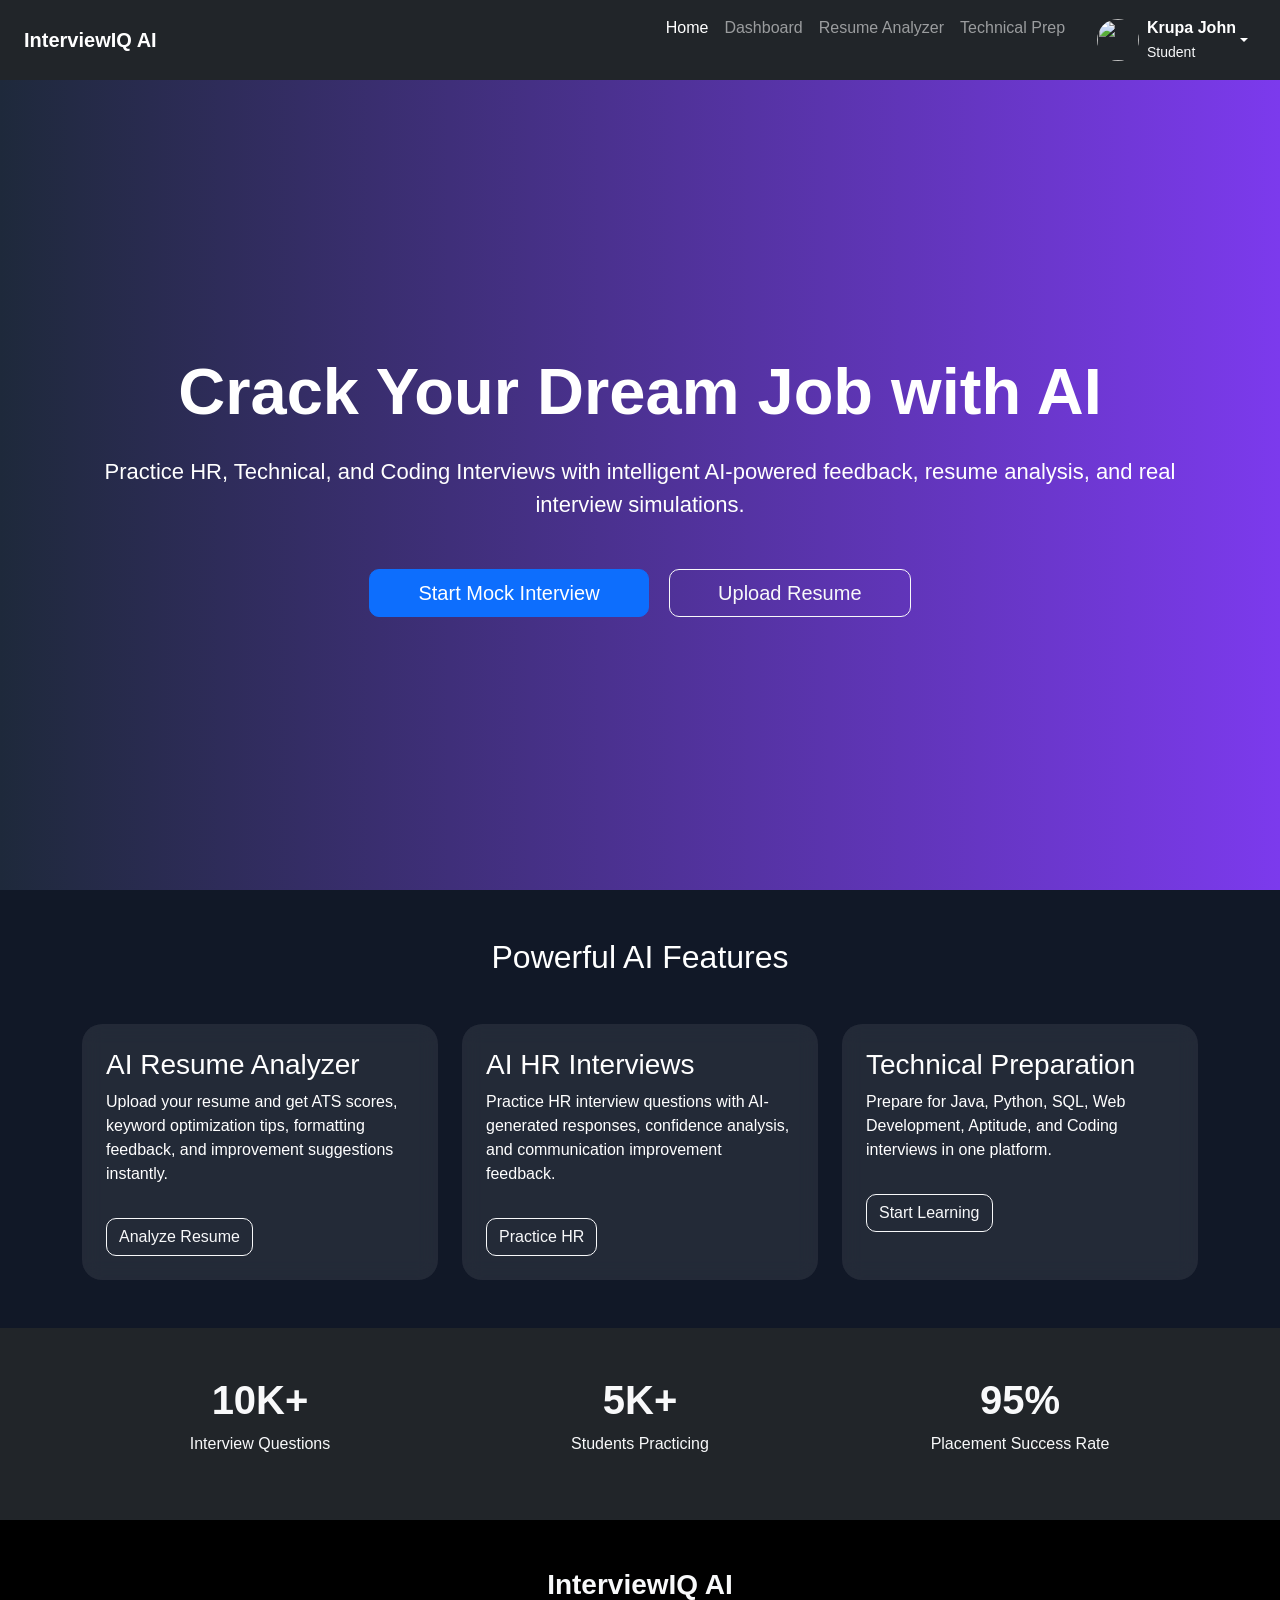
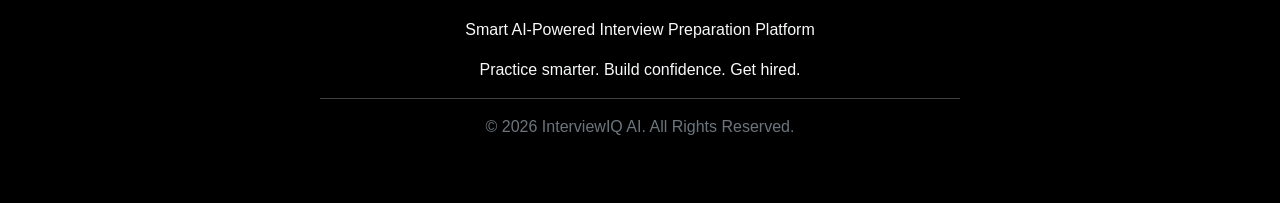
==== frontend/index.html @ 2801d26c "Initial commit" ====
<!DOCTYPE html>
<html lang="en">

<head>

  <meta charset="UTF-8">

  <meta name="viewport"
        content="width=device-width, initial-scale=1.0">

  <title>InterviewIQ AI</title>

  <link
    href="https://cdn.jsdelivr.net/npm/bootstrap@5.3.3/dist/css/bootstrap.min.css"
    rel="stylesheet">

  <link rel="stylesheet" href="style.css">

</head>

<body>

<!-- NAVBAR -->

<nav class="navbar navbar-expand-lg navbar-dark bg-dark px-4">

  <a class="navbar-brand fw-bold"
     href="index.html">

     InterviewIQ AI

  </a>

  <div class="collapse navbar-collapse">

    <ul class="navbar-nav ms-auto">

      <li class="nav-item">

        <a class="nav-link active"
           href="index.html">

           Home

        </a>

      </li>

      <li class="nav-item">

        <a class="nav-link"
           href="dashboard.html">

           Dashboard

        </a>

      </li>

      <li class="nav-item">

        <a class="nav-link"
           href="resume.html">

           Resume Analyzer

        </a>

      </li>

      <li class="nav-item">

        <a class="nav-link"
           href="technical.html">

           Technical Prep

        </a>

      </li>

      <!-- USER PROFILE -->

      <li class="nav-item dropdown ms-3">

        <a class="nav-link dropdown-toggle d-flex align-items-center text-white"
           href="#"
           role="button"
           data-bs-toggle="dropdown">

           <img
             src="https://i.imgur.com/6VBx3io.png"
             width="42"
             height="42"
             class="rounded-circle me-2"
           >

           <div class="text-start">

             <div class="fw-bold">
               Krupa John
             </div>

             <small class="text-light">
               Student
             </small>

           </div>

        </a>

        <ul class="dropdown-menu dropdown-menu-end">

          <li>

            <a class="dropdown-item"
               href="dashboard.html">

               Dashboard

            </a>

          </li>

          <li>

            <a class="dropdown-item"
               href="resume.html">

               Resume

            </a>

          </li>

          <li>

            <a class="dropdown-item"
               href="technical.html">

               Technical Prep

            </a>

          </li>

          <li>
            <hr class="dropdown-divider">
          </li>

          <li>

            <a class="dropdown-item text-danger"
               href="login.html">

               Logout

            </a>

          </li>

        </ul>

      </li>

    </ul>

  </div>

</nav>

<!-- HERO SECTION -->

<section class="hero">

  <div class="container text-center">

    <h1 class="display-2 fw-bold">

      Crack Your Dream Job with AI

    </h1>

    <p class="lead mt-4">

      Practice HR, Technical, and Coding Interviews with
      intelligent AI-powered feedback, resume analysis,
      and real interview simulations.

    </p>

    <div class="mt-5">

      <a
      href="dashboard.html"
      class="btn btn-primary btn-lg px-5 me-3">

      Start Mock Interview

      </a>

      <a
      href="resume.html"
      class="btn btn-outline-light btn-lg px-5">

      Upload Resume

      </a>

    </div>

  </div>

</section>

<!-- FEATURES -->

<section class="features py-5">

  <div class="container">

    <h2 class="text-center mb-5">

      Powerful AI Features

    </h2>

    <div class="row g-4">

      <div class="col-md-4">

        <div class="feature-card p-4 h-100">

          <h3>AI Resume Analyzer</h3>

          <p>
            Upload your resume and get ATS scores,
            keyword optimization tips, formatting feedback,
            and improvement suggestions instantly.
          </p>

          <a
          href="resume.html"
          class="btn btn-outline-light mt-3">

          Analyze Resume

          </a>

        </div>

      </div>

      <div class="col-md-4">

        <div class="feature-card p-4 h-100">

          <h3>AI HR Interviews</h3>

          <p>
            Practice HR interview questions with
            AI-generated responses, confidence analysis,
            and communication improvement feedback.
          </p>

          <a
          href="dashboard.html"
          class="btn btn-outline-light mt-3">

          Practice HR

          </a>

        </div>

      </div>

      <div class="col-md-4">

        <div class="feature-card p-4 h-100">

          <h3>Technical Preparation</h3>

          <p>
            Prepare for Java, Python, SQL,
            Web Development, Aptitude,
            and Coding interviews in one platform.
          </p>

          <a
          href="technical.html"
          class="btn btn-outline-light mt-3">

          Start Learning

          </a>

        </div>

      </div>

    </div>

  </div>

</section>

<!-- STATS SECTION -->

<section class="py-5 bg-dark text-light">

  <div class="container text-center">

    <div class="row">

      <div class="col-md-4">

        <h1 class="fw-bold">10K+</h1>

        <p>Interview Questions</p>

      </div>

      <div class="col-md-4">

        <h1 class="fw-bold">5K+</h1>

        <p>Students Practicing</p>

      </div>

      <div class="col-md-4">

        <h1 class="fw-bold">95%</h1>

        <p>Placement Success Rate</p>

      </div>

    </div>

  </div>

</section>

<!-- FOOTER -->

<footer class="bg-black text-center text-light py-5">

  <h3 class="fw-bold">InterviewIQ AI</h3>

  <p class="mt-3">
    Smart AI-Powered Interview Preparation Platform
  </p>

  <p>
    Practice smarter. Build confidence. Get hired.
  </p>

  <hr class="bg-light w-50 mx-auto">

  <p class="mt-3 text-secondary">
    © 2026 InterviewIQ AI. All Rights Reserved.
  </p>

</footer>

<!-- BOOTSTRAP JS -->

<script src="https://cdn.jsdelivr.net/npm/bootstrap@5.3.3/dist/js/bootstrap.bundle.min.js"></script>

</body>

</html>
---- frontend/style.css ----
body{
    margin:0;
    padding:0;
    font-family:Arial,sans-serif;
    background:#0f172a;
    color:white;
}

/* HERO SECTION */

.hero{
    height:90vh;
    display:flex;
    justify-content:center;
    align-items:center;
    text-align:center;
    background:linear-gradient(to right,#1e293b,#7c3aed);
}

.hero h1{
    font-size:65px;
    font-weight:bold;
}

.hero p{
    font-size:22px;
}

/* FEATURES */

.features{
    background:#111827;
}

.feature-card{
    background:rgba(255,255,255,0.08);
    border-radius:20px;
    transition:0.4s;
    height:100%;
    backdrop-filter:blur(10px);
}

.feature-card:hover{
    transform:translateY(-10px);
    background:rgba(255,255,255,0.15);
}

/* LOGIN */

.login-container{
    height:100vh;
    display:flex;
    justify-content:center;
    align-items:center;
    background:linear-gradient(to right,#0f172a,#7c3aed);
}

.login-card{
    width:400px;
    background:rgba(255,255,255,0.1);
    padding:40px;
    border-radius:20px;
    backdrop-filter:blur(10px);
    box-shadow:0px 0px 20px rgba(0,0,0,0.4);
}

/* DASHBOARD */

.dashboard-container{
    display:flex;
    min-height:100vh;
    background:#0f172a;
    color:white;
}

.sidebar{
    width:260px;
    background:#111827;
    padding:30px;
}

.logo{
    margin-bottom:40px;
}

.sidebar ul{
    list-style:none;
    padding:0;
}

.sidebar ul li{
    padding:15px;
    margin-bottom:15px;
    background:rgba(255,255,255,0.08);
    border-radius:10px;
    transition:0.3s;
}

.sidebar ul li:hover{
    background:#7c3aed;
}

.sidebar ul li a{
    color:white;
    text-decoration:none;
    display:block;
}

.main-content{
    flex:1;
    padding:40px;
}

.dashboard-card{
    background:rgba(255,255,255,0.08);
    padding:30px;
    border-radius:20px;
    text-align:center;
    transition:0.4s;
    backdrop-filter:blur(10px);
}

.dashboard-card:hover{
    transform:translateY(-10px);
}

.chart-card{
    background:rgba(255,255,255,0.08);
    padding:30px;
    border-radius:20px;
    backdrop-filter:blur(10px);
}

/* RESUME ANALYZER */

.resume-container{
    min-height:100vh;
    display:flex;
    justify-content:center;
    align-items:center;
    background:linear-gradient(to right,#0f172a,#7c3aed);
}

.resume-card{
    width:700px;
    background:rgba(255,255,255,0.08);
    padding:40px;
    border-radius:20px;
    backdrop-filter:blur(10px);
}

#result{
    margin-top:30px;
    background:rgba(255,255,255,0.08);
    padding:20px;
    border-radius:15px;
}

/* BUTTONS */

.btn{
    border-radius:10px;
    transition:0.3s;
}

.btn:hover{
    transform:scale(1.05);
}
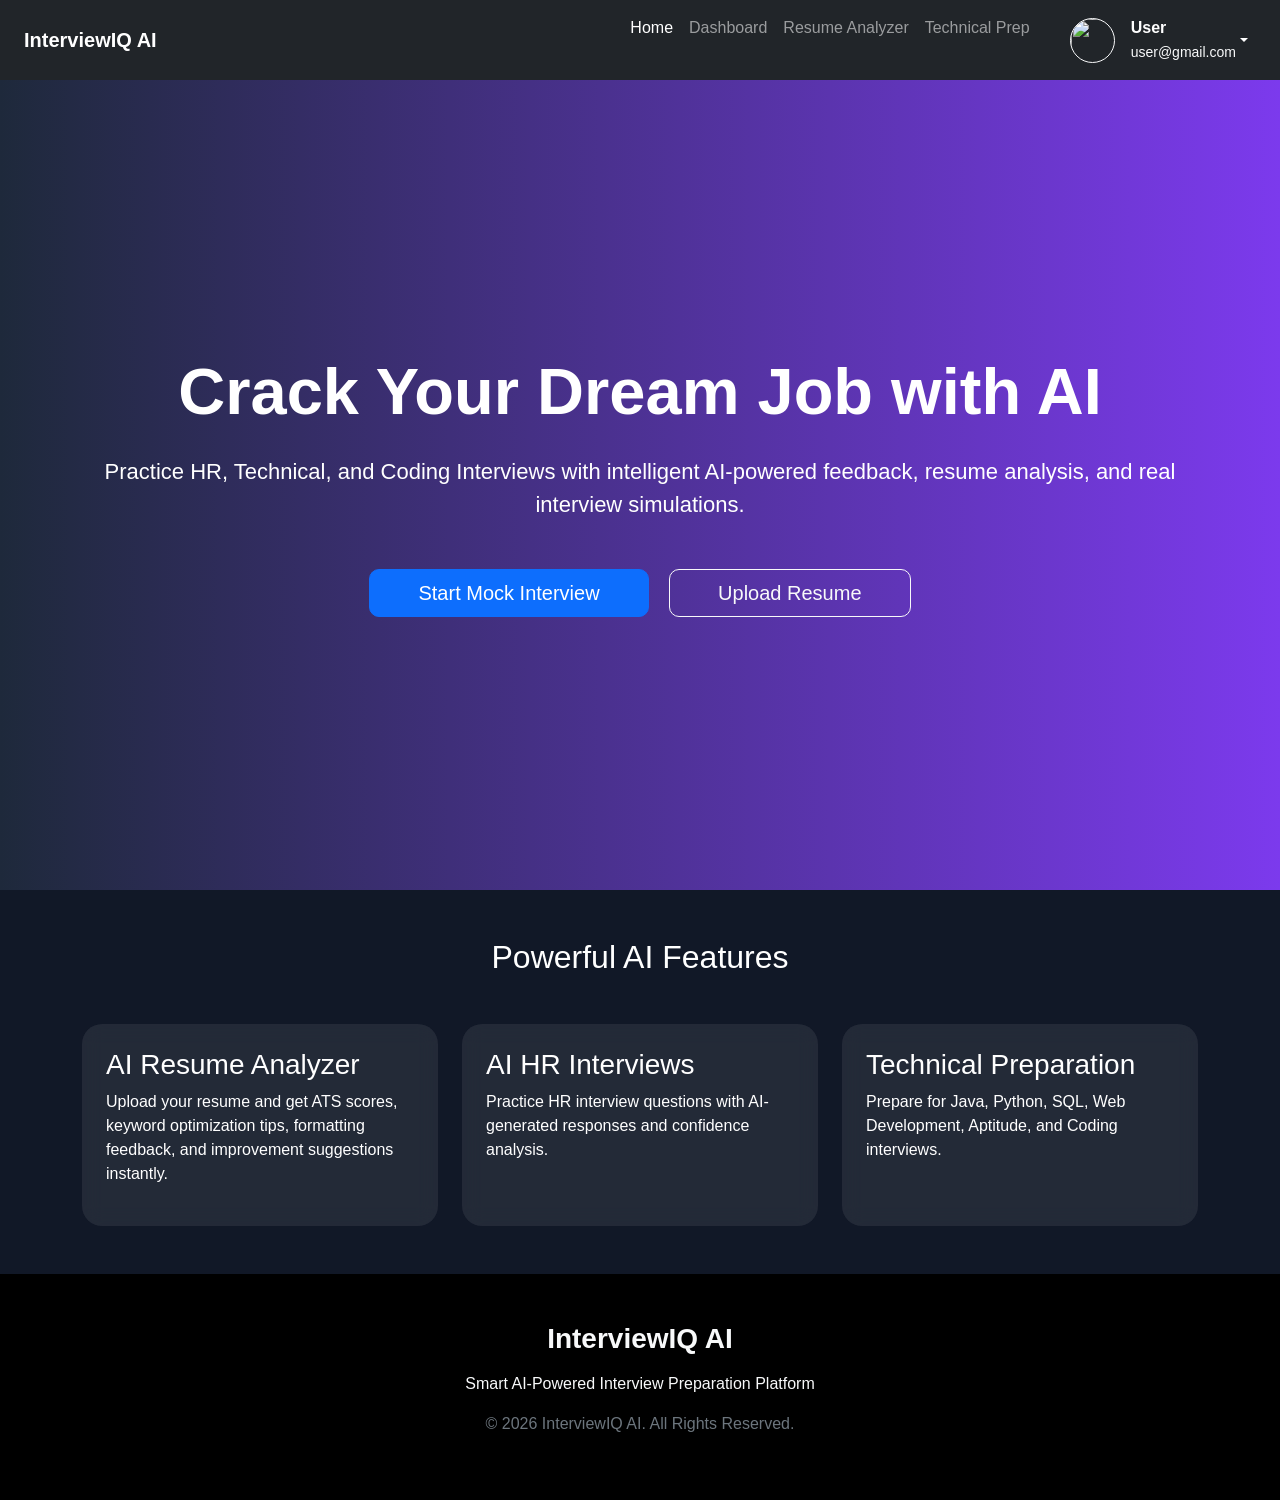
==== commit d61788fb: "Updated dynamic user profile" ====
--- a/frontend/index.html
+++ b/frontend/index.html
@@ -81,33 +81,48 @@
 
       <!-- USER PROFILE -->
 
-      <li class="nav-item dropdown ms-3">
+      <li class="nav-item dropdown ms-4">
 
         <a class="nav-link dropdown-toggle d-flex align-items-center text-white"
            href="#"
            role="button"
-           data-bs-toggle="dropdown">
-
-           <img
-             src="https://i.imgur.com/6VBx3io.png"
-             width="42"
-             height="42"
-             class="rounded-circle me-2"
-           >
-
-           <div class="text-start">
-
-             <div class="fw-bold">
-               Krupa John
-             </div>
-
-             <small class="text-light">
-               Student
-             </small>
-
-           </div>
-
-        </a>
+           data-bs-toggle="dropdown"
+           aria-expanded="false">
+
+          <!-- PROFILE IMAGE -->
+
+          <img
+            src="https://i.imgur.com/6VBx3io.png"
+            width="45"
+            height="45"
+            class="rounded-circle me-3 border border-light"
+          >
+
+          <!-- USER DETAILS -->
+
+          <div class="text-start">
+
+            <div
+              class="fw-bold"
+              id="userName">
+
+              User
+
+            </div>
+
+            <small
+              class="text-light"
+              id="userEmail">
+
+              user@gmail.com
+
+            </small>
+
+          </div>
+
+        </a>
+
+        <!-- DROPDOWN -->
 
         <ul class="dropdown-menu dropdown-menu-end">
 
@@ -127,7 +142,7 @@
             <a class="dropdown-item"
                href="resume.html">
 
-               Resume
+               Resume Analyzer
 
             </a>
 
@@ -239,14 +254,6 @@
             and improvement suggestions instantly.
           </p>
 
-          <a
-          href="resume.html"
-          class="btn btn-outline-light mt-3">
-
-          Analyze Resume
-
-          </a>
-
         </div>
 
       </div>
@@ -259,17 +266,8 @@
 
           <p>
             Practice HR interview questions with
-            AI-generated responses, confidence analysis,
-            and communication improvement feedback.
+            AI-generated responses and confidence analysis.
           </p>
-
-          <a
-          href="dashboard.html"
-          class="btn btn-outline-light mt-3">
-
-          Practice HR
-
-          </a>
 
         </div>
 
@@ -284,56 +282,10 @@
           <p>
             Prepare for Java, Python, SQL,
             Web Development, Aptitude,
-            and Coding interviews in one platform.
+            and Coding interviews.
           </p>
 
-          <a
-          href="technical.html"
-          class="btn btn-outline-light mt-3">
-
-          Start Learning
-
-          </a>
-
         </div>
-
-      </div>
-
-    </div>
-
-  </div>
-
-</section>
-
-<!-- STATS SECTION -->
-
-<section class="py-5 bg-dark text-light">
-
-  <div class="container text-center">
-
-    <div class="row">
-
-      <div class="col-md-4">
-
-        <h1 class="fw-bold">10K+</h1>
-
-        <p>Interview Questions</p>
-
-      </div>
-
-      <div class="col-md-4">
-
-        <h1 class="fw-bold">5K+</h1>
-
-        <p>Students Practicing</p>
-
-      </div>
-
-      <div class="col-md-4">
-
-        <h1 class="fw-bold">95%</h1>
-
-        <p>Placement Success Rate</p>
 
       </div>
 
@@ -353,13 +305,7 @@
     Smart AI-Powered Interview Preparation Platform
   </p>
 
-  <p>
-    Practice smarter. Build confidence. Get hired.
-  </p>
-
-  <hr class="bg-light w-50 mx-auto">
-
-  <p class="mt-3 text-secondary">
+  <p class="text-secondary">
     © 2026 InterviewIQ AI. All Rights Reserved.
   </p>
 
@@ -369,6 +315,23 @@
 
 <script src="https://cdn.jsdelivr.net/npm/bootstrap@5.3.3/dist/js/bootstrap.bundle.min.js"></script>
 
+<!-- DYNAMIC USER DETAILS -->
+
+<script>
+
+const username = localStorage.getItem("username");
+const userEmail = localStorage.getItem("userEmail");
+
+if(username && userEmail){
+
+    document.getElementById("userName").innerText = username;
+
+    document.getElementById("userEmail").innerText = userEmail;
+
+}
+
+</script>
+
 </body>
 
 </html>
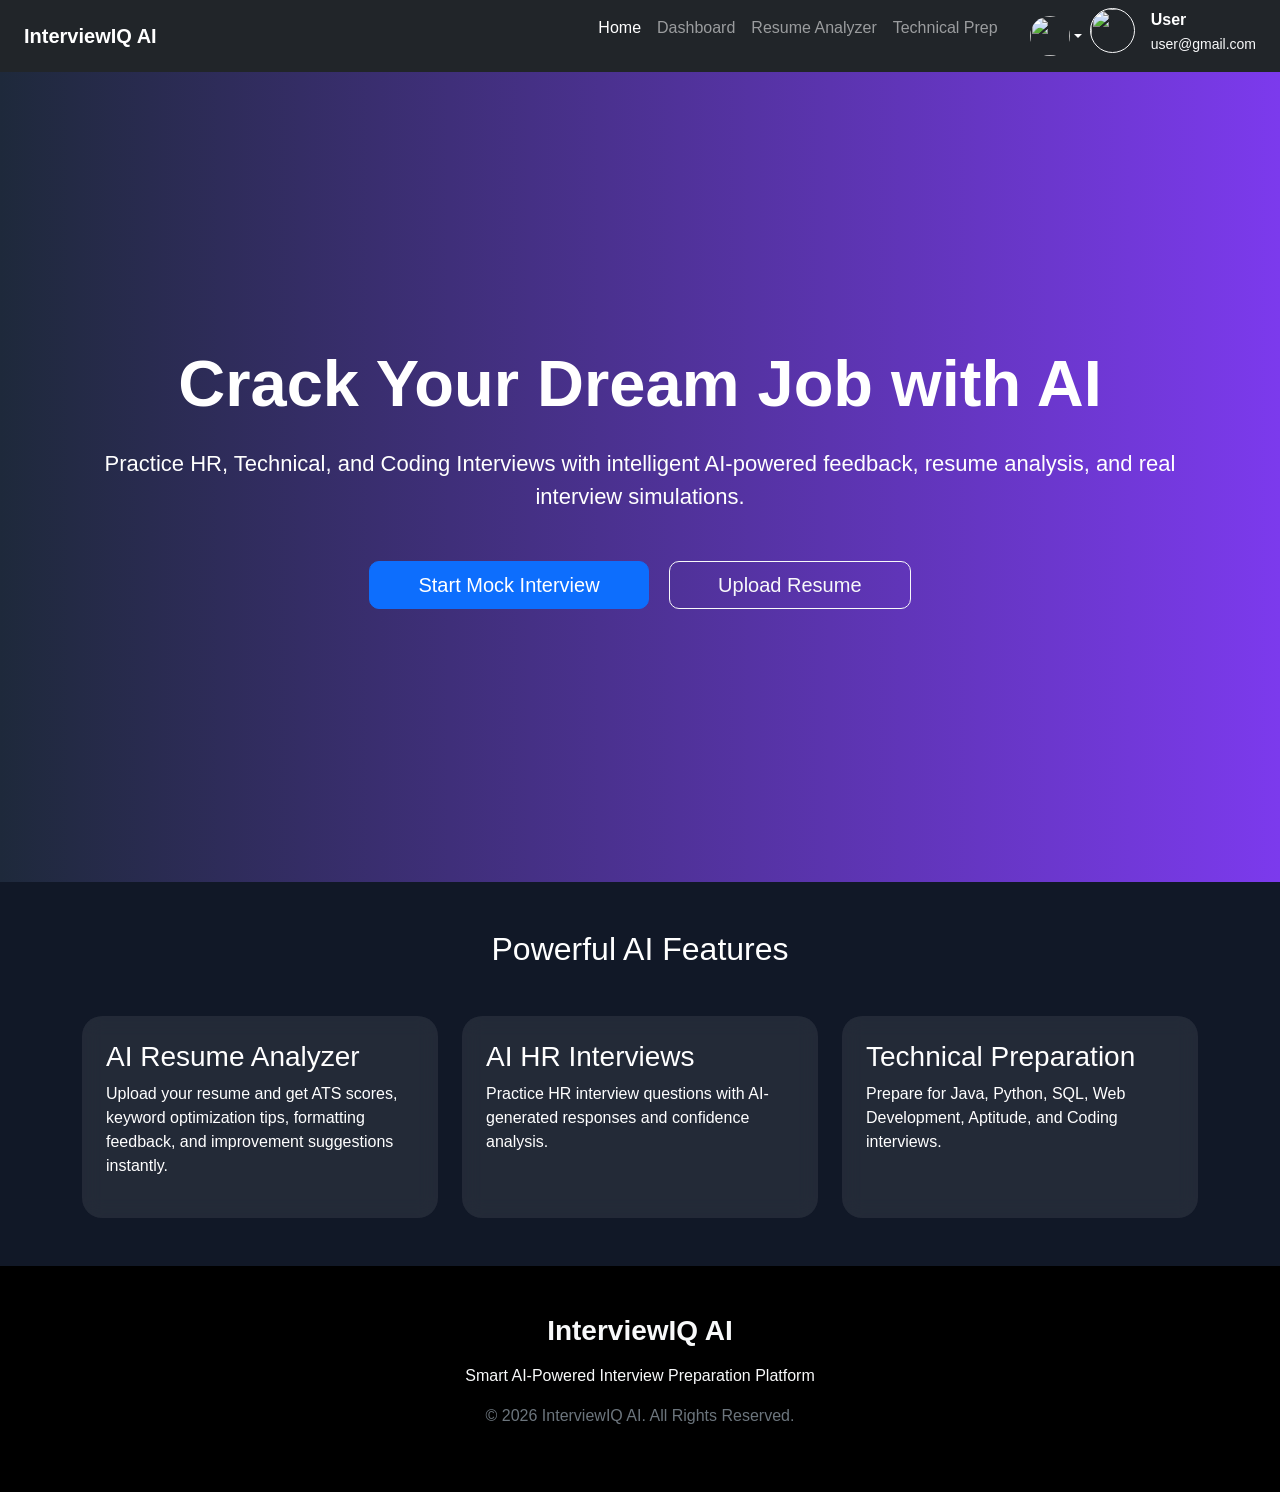
==== commit ebc81d43: "Fixed navbar profile UI" ====
--- a/frontend/index.html
+++ b/frontend/index.html
@@ -81,13 +81,91 @@
 
       <!-- USER PROFILE -->
 
-      <li class="nav-item dropdown ms-4">
-
-        <a class="nav-link dropdown-toggle d-flex align-items-center text-white"
-           href="#"
-           role="button"
-           data-bs-toggle="dropdown"
-           aria-expanded="false">
+<li class="nav-item dropdown ms-3">
+
+  <a class="nav-link dropdown-toggle text-white d-flex align-items-center"
+     href="#"
+     role="button"
+     data-bs-toggle="dropdown">
+
+    <img
+      src="https://cdn-icons-png.flaticon.com/512/3135/3135715.png"
+      width="40"
+      height="40"
+      class="rounded-circle"
+    >
+
+  </a>
+
+  <ul class="dropdown-menu dropdown-menu-end p-3">
+
+    <li class="mb-2">
+
+      <h6 class="mb-0 fw-bold" id="userName">
+        User
+      </h6>
+
+      <small class="text-muted" id="userEmail">
+        user@gmail.com
+      </small>
+
+    </li>
+
+    <li>
+      <hr class="dropdown-divider">
+    </li>
+
+    <li>
+
+      <a class="dropdown-item"
+         href="dashboard.html">
+
+         Dashboard
+
+      </a>
+
+    </li>
+
+    <li>
+
+      <a class="dropdown-item"
+         href="resume.html">
+
+         Resume Analyzer
+
+      </a>
+
+    </li>
+
+    <li>
+
+      <a class="dropdown-item"
+         href="technical.html">
+
+         Technical Prep
+
+      </a>
+
+    </li>
+
+    <li>
+      <hr class="dropdown-divider">
+    </li>
+
+    <li>
+
+      <a class="dropdown-item text-danger"
+         href="login.html">
+
+         Logout
+
+      </a>
+
+    </li>
+
+  </ul>
+
+</li>
 
           <!-- PROFILE IMAGE -->
 
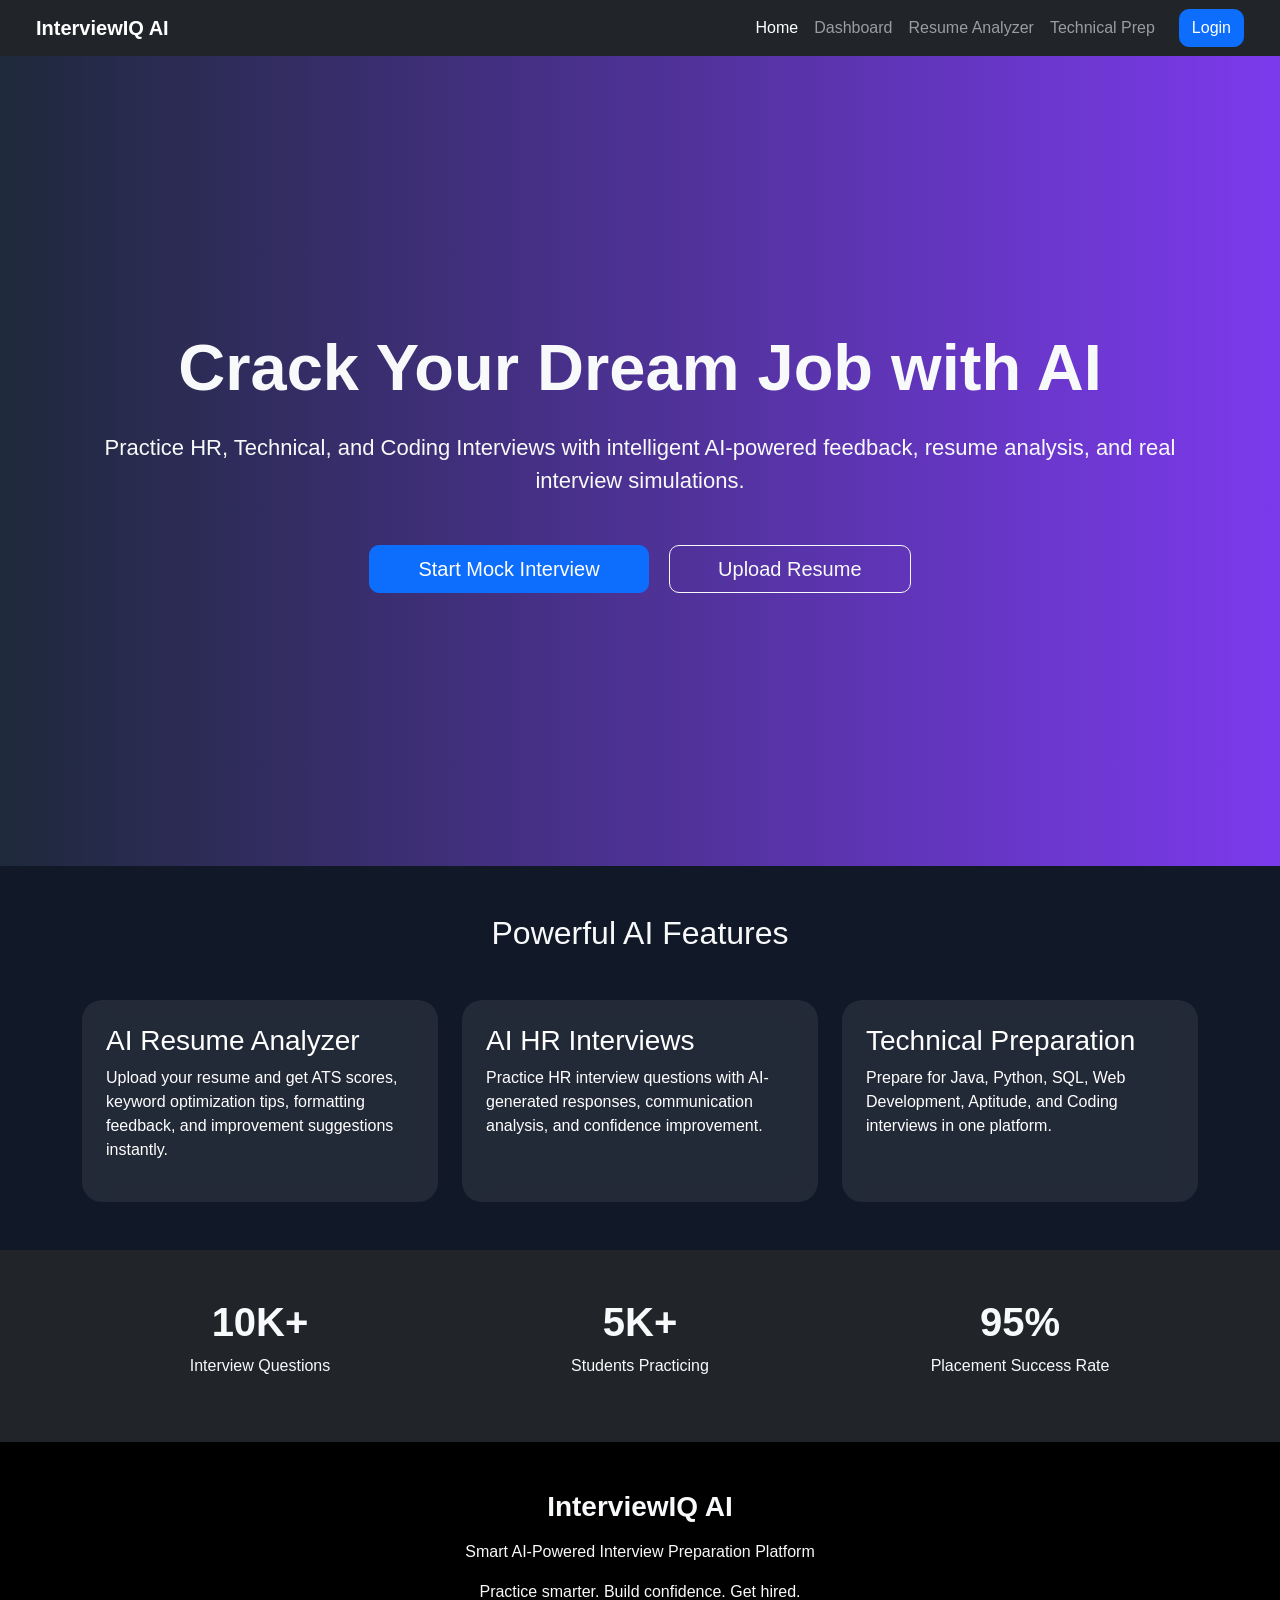
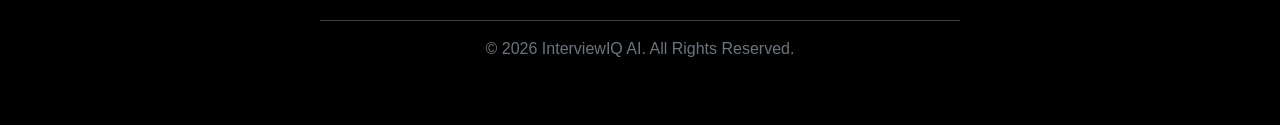
==== commit fde49937: "Added realistic login navbar" ====
--- a/frontend/index.html
+++ b/frontend/index.html
@@ -9,11 +9,15 @@
         content="width=device-width, initial-scale=1.0">
 
   <title>InterviewIQ AI</title>
+
+  <!-- Bootstrap -->
 
   <link
     href="https://cdn.jsdelivr.net/npm/bootstrap@5.3.3/dist/css/bootstrap.min.css"
     rel="stylesheet">
 
+  <!-- CSS -->
+
   <link rel="stylesheet" href="style.css">
 
 </head>
@@ -24,286 +28,241 @@
 
 <nav class="navbar navbar-expand-lg navbar-dark bg-dark px-4">
 
-  <a class="navbar-brand fw-bold"
-     href="index.html">
-
-     InterviewIQ AI
-
-  </a>
-
-  <div class="collapse navbar-collapse">
-
-    <ul class="navbar-nav ms-auto">
-
-      <li class="nav-item">
-
-        <a class="nav-link active"
-           href="index.html">
-
-           Home
-
-        </a>
-
-      </li>
-
-      <li class="nav-item">
-
-        <a class="nav-link"
-           href="dashboard.html">
-
-           Dashboard
-
-        </a>
-
-      </li>
-
-      <li class="nav-item">
-
-        <a class="nav-link"
-           href="resume.html">
-
-           Resume Analyzer
-
-        </a>
-
-      </li>
-
-      <li class="nav-item">
-
-        <a class="nav-link"
-           href="technical.html">
-
-           Technical Prep
-
-        </a>
-
-      </li>
-
-      <!-- USER PROFILE -->
-
-<li class="nav-item dropdown ms-3">
-
-  <a class="nav-link dropdown-toggle text-white d-flex align-items-center"
-     href="#"
-     role="button"
-     data-bs-toggle="dropdown">
-
-    <img
-      src="https://cdn-icons-png.flaticon.com/512/3135/3135715.png"
-      width="40"
-      height="40"
-      class="rounded-circle"
-    >
-
-  </a>
-
-  <ul class="dropdown-menu dropdown-menu-end p-3">
-
-    <li class="mb-2">
-
-      <h6 class="mb-0 fw-bold" id="userName">
-        User
-      </h6>
-
-      <small class="text-muted" id="userEmail">
-        user@gmail.com
-      </small>
-
-    </li>
-
-    <li>
-      <hr class="dropdown-divider">
-    </li>
-
-    <li>
-
-      <a class="dropdown-item"
-         href="dashboard.html">
-
-         Dashboard
+  <div class="container-fluid">
+
+    <!-- LOGO -->
+
+    <a class="navbar-brand fw-bold"
+       href="index.html">
+
+       InterviewIQ AI
+
+    </a>
+
+    <!-- MOBILE BUTTON -->
+
+    <button class="navbar-toggler"
+            type="button"
+            data-bs-toggle="collapse"
+            data-bs-target="#navbarNav">
+
+      <span class="navbar-toggler-icon"></span>
+
+    </button>
+
+    <!-- NAVBAR CONTENT -->
+
+    <div class="collapse navbar-collapse"
+         id="navbarNav">
+
+      <ul class="navbar-nav ms-auto align-items-center">
+
+        <li class="nav-item">
+
+          <a class="nav-link active"
+             href="index.html">
+
+             Home
+
+          </a>
+
+        </li>
+
+        <li class="nav-item">
+
+          <a class="nav-link"
+             href="dashboard.html">
+
+             Dashboard
+
+          </a>
+
+        </li>
+
+        <li class="nav-item">
+
+          <a class="nav-link"
+             href="resume.html">
+
+             Resume Analyzer
+
+          </a>
+
+        </li>
+
+        <li class="nav-item">
+
+          <a class="nav-link"
+             href="technical.html">
+
+             Technical Prep
+
+          </a>
+
+        </li>
+
+        <!-- LOGIN BUTTON -->
+
+        <li class="nav-item ms-3"
+            id="loginNav">
+
+          <a class="btn btn-primary"
+             href="login.html">
+
+             Login
+
+          </a>
+
+        </li>
+
+        <!-- USER PROFILE -->
+
+        <li class="nav-item dropdown ms-3 d-none"
+            id="profileNav">
+
+          <a class="nav-link dropdown-toggle d-flex align-items-center"
+             href="#"
+             role="button"
+             data-bs-toggle="dropdown">
+
+            <img
+              src="https://cdn-icons-png.flaticon.com/512/3135/3135715.png"
+              width="42"
+              height="42"
+              class="rounded-circle border border-light"
+            >
+
+          </a>
+
+          <!-- DROPDOWN -->
+
+          <ul class="dropdown-menu dropdown-menu-end p-3">
+
+            <li class="mb-2">
+
+              <h6 class="fw-bold mb-0"
+                  id="userName">
+
+                  User
+
+              </h6>
+
+              <small class="text-muted"
+                     id="userEmail">
+
+                     user@gmail.com
+
+              </small>
+
+            </li>
+
+            <li>
+              <hr class="dropdown-divider">
+            </li>
+
+            <li>
+
+              <a class="dropdown-item"
+                 href="dashboard.html">
+
+                 Dashboard
+
+              </a>
+
+            </li>
+
+            <li>
+
+              <a class="dropdown-item"
+                 href="resume.html">
+
+                 Resume Analyzer
+
+              </a>
+
+            </li>
+
+            <li>
+
+              <a class="dropdown-item"
+                 href="technical.html">
+
+                 Technical Prep
+
+              </a>
+
+            </li>
+
+            <li>
+              <hr class="dropdown-divider">
+            </li>
+
+            <li>
+
+              <a class="dropdown-item text-danger"
+                 href="login.html"
+                 onclick="logoutUser()">
+
+                 Logout
+
+              </a>
+
+            </li>
+
+          </ul>
+
+        </li>
+
+      </ul>
+
+    </div>
+
+  </div>
+
+</nav>
+
+<!-- HERO SECTION -->
+
+<section class="hero py-5">
+
+  <div class="container text-center text-light">
+
+    <h1 class="display-2 fw-bold">
+
+      Crack Your Dream Job with AI
+
+    </h1>
+
+    <p class="lead mt-4">
+
+      Practice HR, Technical, and Coding Interviews
+      with intelligent AI-powered feedback,
+      resume analysis, and real interview simulations.
+
+    </p>
+
+    <div class="mt-5">
+
+      <a
+        href="dashboard.html"
+        class="btn btn-primary btn-lg px-5 me-3">
+
+        Start Mock Interview
 
       </a>
 
-    </li>
-
-    <li>
-
-      <a class="dropdown-item"
-         href="resume.html">
-
-         Resume Analyzer
+      <a
+        href="resume.html"
+        class="btn btn-outline-light btn-lg px-5">
+
+        Upload Resume
 
       </a>
 
-    </li>
-
-    <li>
-
-      <a class="dropdown-item"
-         href="technical.html">
-
-         Technical Prep
-
-      </a>
-
-    </li>
-
-    <li>
-      <hr class="dropdown-divider">
-    </li>
-
-    <li>
-
-      <a class="dropdown-item text-danger"
-         href="login.html">
-
-         Logout
-
-      </a>
-
-    </li>
-
-  </ul>
-
-</li>
-
-          <!-- PROFILE IMAGE -->
-
-          <img
-            src="https://i.imgur.com/6VBx3io.png"
-            width="45"
-            height="45"
-            class="rounded-circle me-3 border border-light"
-          >
-
-          <!-- USER DETAILS -->
-
-          <div class="text-start">
-
-            <div
-              class="fw-bold"
-              id="userName">
-
-              User
-
-            </div>
-
-            <small
-              class="text-light"
-              id="userEmail">
-
-              user@gmail.com
-
-            </small>
-
-          </div>
-
-        </a>
-
-        <!-- DROPDOWN -->
-
-        <ul class="dropdown-menu dropdown-menu-end">
-
-          <li>
-
-            <a class="dropdown-item"
-               href="dashboard.html">
-
-               Dashboard
-
-            </a>
-
-          </li>
-
-          <li>
-
-            <a class="dropdown-item"
-               href="resume.html">
-
-               Resume Analyzer
-
-            </a>
-
-          </li>
-
-          <li>
-
-            <a class="dropdown-item"
-               href="technical.html">
-
-               Technical Prep
-
-            </a>
-
-          </li>
-
-          <li>
-            <hr class="dropdown-divider">
-          </li>
-
-          <li>
-
-            <a class="dropdown-item text-danger"
-               href="login.html">
-
-               Logout
-
-            </a>
-
-          </li>
-
-        </ul>
-
-      </li>
-
-    </ul>
+    </div>
 
   </div>
 
-</nav>
-
-<!-- HERO SECTION -->
-
-<section class="hero">
-
-  <div class="container text-center">
-
-    <h1 class="display-2 fw-bold">
-
-      Crack Your Dream Job with AI
-
-    </h1>
-
-    <p class="lead mt-4">
-
-      Practice HR, Technical, and Coding Interviews with
-      intelligent AI-powered feedback, resume analysis,
-      and real interview simulations.
-
-    </p>
-
-    <div class="mt-5">
-
-      <a
-      href="dashboard.html"
-      class="btn btn-primary btn-lg px-5 me-3">
-
-      Start Mock Interview
-
-      </a>
-
-      <a
-      href="resume.html"
-      class="btn btn-outline-light btn-lg px-5">
-
-      Upload Resume
-
-      </a>
-
-    </div>
-
-  </div>
-
 </section>
 
 <!-- FEATURES -->
@@ -312,13 +271,15 @@
 
   <div class="container">
 
-    <h2 class="text-center mb-5">
+    <h2 class="text-center text-light mb-5">
 
       Powerful AI Features
 
     </h2>
 
     <div class="row g-4">
+
+      <!-- FEATURE 1 -->
 
       <div class="col-md-4">
 
@@ -328,7 +289,8 @@
 
           <p>
             Upload your resume and get ATS scores,
-            keyword optimization tips, formatting feedback,
+            keyword optimization tips,
+            formatting feedback,
             and improvement suggestions instantly.
           </p>
 
@@ -336,6 +298,8 @@
 
       </div>
 
+      <!-- FEATURE 2 -->
+
       <div class="col-md-4">
 
         <div class="feature-card p-4 h-100">
@@ -344,13 +308,17 @@
 
           <p>
             Practice HR interview questions with
-            AI-generated responses and confidence analysis.
+            AI-generated responses,
+            communication analysis,
+            and confidence improvement.
           </p>
 
         </div>
 
       </div>
 
+      <!-- FEATURE 3 -->
+
       <div class="col-md-4">
 
         <div class="feature-card p-4 h-100">
@@ -358,9 +326,12 @@
           <h3>Technical Preparation</h3>
 
           <p>
-            Prepare for Java, Python, SQL,
-            Web Development, Aptitude,
-            and Coding interviews.
+            Prepare for Java,
+            Python,
+            SQL,
+            Web Development,
+            Aptitude,
+            and Coding interviews in one platform.
           </p>
 
         </div>
@@ -373,41 +344,115 @@
 
 </section>
 
+<!-- STATS -->
+
+<section class="py-5 bg-dark text-light">
+
+  <div class="container text-center">
+
+    <div class="row">
+
+      <div class="col-md-4">
+
+        <h1 class="fw-bold">
+          10K+
+        </h1>
+
+        <p>
+          Interview Questions
+        </p>
+
+      </div>
+
+      <div class="col-md-4">
+
+        <h1 class="fw-bold">
+          5K+
+        </h1>
+
+        <p>
+          Students Practicing
+        </p>
+
+      </div>
+
+      <div class="col-md-4">
+
+        <h1 class="fw-bold">
+          95%
+        </h1>
+
+        <p>
+          Placement Success Rate
+        </p>
+
+      </div>
+
+    </div>
+
+  </div>
+
+</section>
+
 <!-- FOOTER -->
 
 <footer class="bg-black text-center text-light py-5">
 
-  <h3 class="fw-bold">InterviewIQ AI</h3>
+  <h3 class="fw-bold">
+    InterviewIQ AI
+  </h3>
 
   <p class="mt-3">
     Smart AI-Powered Interview Preparation Platform
   </p>
 
-  <p class="text-secondary">
-    © 2026 InterviewIQ AI. All Rights Reserved.
+  <p>
+    Practice smarter.
+    Build confidence.
+    Get hired.
   </p>
 
+  <hr class="bg-light w-50 mx-auto">
+
+  <p class="text-secondary mt-3">
+    © 2026 InterviewIQ AI.
+    All Rights Reserved.
+  </p>
+
 </footer>
 
 <!-- BOOTSTRAP JS -->
 
 <script src="https://cdn.jsdelivr.net/npm/bootstrap@5.3.3/dist/js/bootstrap.bundle.min.js"></script>
 
-<!-- DYNAMIC USER DETAILS -->
+<!-- LOGIN SYSTEM -->
 
 <script>
 
 const username = localStorage.getItem("username");
+
 const userEmail = localStorage.getItem("userEmail");
 
 if(username && userEmail){
 
+    document.getElementById("loginNav").classList.add("d-none");
+
+    document.getElementById("profileNav").classList.remove("d-none");
+
     document.getElementById("userName").innerText = username;
 
     document.getElementById("userEmail").innerText = userEmail;
 
 }
 
+function logoutUser(){
+
+    localStorage.removeItem("username");
+
+    localStorage.removeItem("userEmail");
+
+}
+
 </script>
 
 </body>
